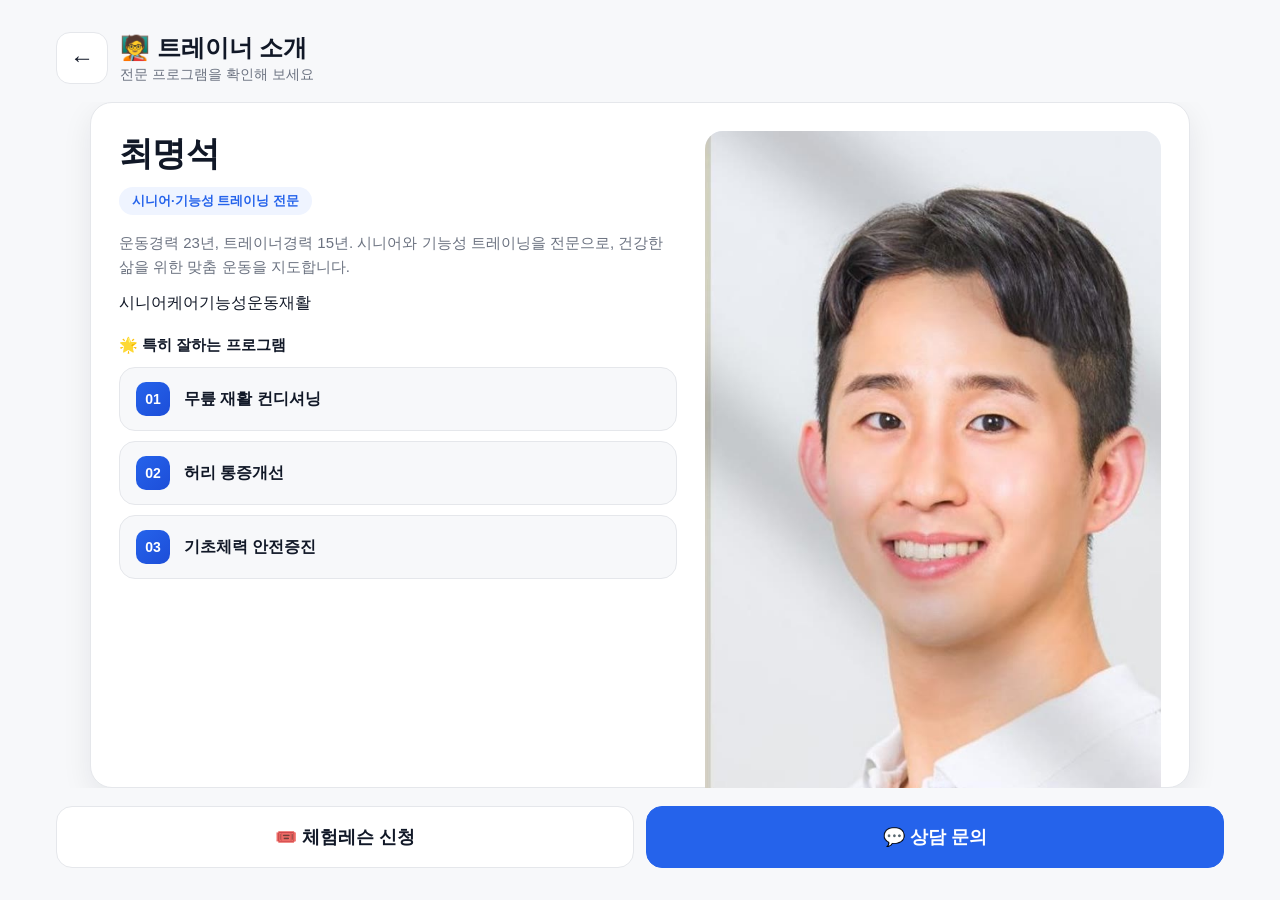
==== coach_detail.html @ 7537de77 "feat(coaches): 최명석 트레이너(사진) 추가 + 카드 클릭 시 상세 페이지 - 최명석을 맨 앞에 추가, 얼굴 크롭을 원형 썸네일로 사용 - 트레이너 정보를 js/coac" ====
<!DOCTYPE html>
<html lang="ko">
<head>
  <meta charset="UTF-8" />
  <meta name="viewport" content="width=device-width, initial-scale=1.0, maximum-scale=1.0, user-scalable=no, viewport-fit=cover" />
  <meta name="apple-mobile-web-app-capable" content="yes" />
  <meta name="theme-color" content="#2563EB" />
  <link rel="manifest" href="manifest.json" />
  <title>트레이너 소개 · 헬피짐</title>
  <link rel="stylesheet" href="css/style.css?v=13" />
</head>
<body>
  <main class="shell shell--coach-detail">
    <div class="page-head">
      <a class="back-btn" href="coaches.html">←</a>
      <div>
        <h2>🧑‍🏫 트레이너 소개</h2>
        <p>전문 프로그램을 확인해 보세요</p>
      </div>
    </div>

    <!-- ▼ 좌: 프로그램 / 우: 사진 — js/coaches.js 가 ?id= 값으로 렌더링합니다. -->
    <div class="coach-detail" id="coachDetail"></div>

    <div class="tel-bar">
      <a href="trial_lesson.html">🎟️ 체험레슨 신청</a>
      <a class="primary" href="quick_inquiry.html">💬 상담 문의</a>
    </div>
  </main>

  <script src="js/config.js?v=13"></script>
  <script src="js/coaches-data.js?v=13"></script>
  <script src="js/coaches.js?v=13"></script>
  <script src="js/app.js?v=13"></script>
</body>
</html>
---- css/style.css ----
/* =========================================================
   HEALTHY GYM — 키오스크 랜딩 페이지 공통 스타일
   디자인: 클린 화이트 + 컬러 포인트
   브랜드 색을 바꾸려면 아래 --accent 한 줄만 수정하세요.
   ========================================================= */

:root {
  --accent: #2563EB;          /* 메인 포인트 컬러 */
  --accent-dark: #1D4ED8;     /* 눌렀을 때 */
  --accent-soft: #EFF4FF;     /* 옅은 배경 */
  --ink: #111827;             /* 기본 글자 */
  --ink-sub: #6B7280;         /* 보조 글자 */
  --line: #E5E7EB;            /* 테두리 */
  --bg: #FFFFFF;
  --bg-soft: #F7F8FA;
  --ok: #16A34A;
  --radius: 22px;
  --shadow: 0 10px 30px rgba(17, 24, 39, 0.08);
  --shadow-lg: 0 18px 50px rgba(17, 24, 39, 0.12);
}

* { box-sizing: border-box; -webkit-tap-highlight-color: transparent; }

html, body {
  margin: 0;
  padding: 0;
  height: 100%;
}

body {
  font-family: -apple-system, BlinkMacSystemFont, "Apple SD Gothic Neo",
               "Pretendard", "Noto Sans KR", "Malgun Gothic", sans-serif;
  color: var(--ink);
  background: var(--bg-soft);
  /* 키오스크: 글자 길게 눌러 선택/복사 방지 */
  -webkit-user-select: none;
  user-select: none;
  -webkit-touch-callout: none;
  overscroll-behavior: none;
}

/* 입력 요소는 선택 허용 */
input, textarea { -webkit-user-select: text; user-select: text; }

/* 세로 A4 태블릿 기준 중앙 정렬 컨테이너 */
.shell {
  max-width: 760px;
  min-height: 100%;
  margin: 0 auto;
  padding: 28px 24px 40px;
  display: flex;
  flex-direction: column;
}

/* ---------- 헤더 ---------- */
.brand {
  text-align: center;
  margin-bottom: 22px;
}
.brand .logo {
  height: 92px;
  display: inline-flex;
  align-items: center;
  justify-content: center;
  margin-bottom: 12px;
}
.brand .logo img { height: 100%; width: auto; display: block; }
.brand h1 {
  font-size: 30px;
  margin: 0;
  letter-spacing: -0.5px;
}
.brand p {
  margin: 6px 0 0;
  color: var(--ink-sub);
  font-size: 16px;
}

/* ---------- 메인: 4개 기능 버튼 ---------- */
.menu-grid {
  display: grid;
  grid-template-columns: 1fr 1fr;
  gap: 16px;
  flex: 1;
  align-content: center;
}
.menu-card {
  background: var(--bg);
  border: 1px solid var(--line);
  border-radius: var(--radius);
  padding: 28px 20px;
  text-decoration: none;
  color: var(--ink);
  display: flex;
  flex-direction: column;
  align-items: center;
  justify-content: center;
  gap: 14px;
  min-height: 200px;
  box-shadow: var(--shadow);
  transition: transform .12s ease, box-shadow .12s ease;
}
.menu-card:active {
  transform: scale(0.97);
  box-shadow: var(--shadow-lg);
}
.menu-card .ico {
  width: 84px;
  height: 84px;
  border-radius: 24px;
  background: var(--accent-soft);
  display: flex;
  align-items: center;
  justify-content: center;
  font-size: 42px;
}
.menu-card .label {
  font-size: 22px;
  font-weight: 700;
}
.menu-card .desc {
  font-size: 14px;
  color: var(--ink-sub);
  text-align: center;
  line-height: 1.4;
}

/* ---------- 하단 전화 버튼 ---------- */
.tel-bar {
  margin-top: 22px;
  display: flex;
  gap: 12px;
}
.tel-bar a {
  flex: 1;
  text-align: center;
  padding: 18px;
  border-radius: 16px;
  text-decoration: none;
  font-size: 18px;
  font-weight: 700;
  border: 1px solid var(--line);
  background: #fff;
  color: var(--ink);
}
.tel-bar a.primary {
  background: var(--accent);
  color: #fff;
  border-color: var(--accent);
}

/* ---------- 서브 페이지 공통 ---------- */
.page-head {
  display: flex;
  align-items: center;
  gap: 12px;
  margin-bottom: 20px;
}
.back-btn {
  width: 52px;
  height: 52px;
  flex: 0 0 52px;
  border-radius: 14px;
  border: 1px solid var(--line);
  background: #fff;
  display: inline-flex;
  align-items: center;
  justify-content: center;
  font-size: 24px;
  text-decoration: none;
  color: var(--ink);
}
.page-head h2 {
  font-size: 24px;
  margin: 0;
}
.page-head p { margin: 2px 0 0; color: var(--ink-sub); font-size: 14px; }

.card {
  background: #fff;
  border: 1px solid var(--line);
  border-radius: var(--radius);
  padding: 24px;
  box-shadow: var(--shadow);
}

/* ---------- 폼 ---------- */
.field { margin-bottom: 22px; }
.field > label {
  display: block;
  font-size: 17px;
  font-weight: 700;
  margin-bottom: 10px;
}
.field .hint { font-size: 13px; color: var(--ink-sub); font-weight: 400; margin-left: 6px; }

input[type="text"],
input[type="tel"],
input[type="date"],
input[type="time"],
textarea {
  width: 100%;
  font-size: 18px;
  padding: 16px;
  border: 1px solid var(--line);
  border-radius: 14px;
  background: #fff;
  color: var(--ink);
  font-family: inherit;
}
input:focus, textarea:focus {
  outline: none;
  border-color: var(--accent);
  box-shadow: 0 0 0 3px var(--accent-soft);
}
textarea { min-height: 120px; resize: none; }

/* 칩(다중 선택) */
.chips { display: flex; flex-wrap: wrap; gap: 10px; }
.chip {
  padding: 12px 18px;
  border-radius: 999px;
  border: 1px solid var(--line);
  background: #fff;
  font-size: 16px;
  cursor: pointer;
  user-select: none;
}
.chip.on {
  background: var(--accent);
  color: #fff;
  border-color: var(--accent);
}

.submit-btn {
  width: 100%;
  padding: 20px;
  font-size: 20px;
  font-weight: 800;
  color: #fff;
  background: var(--accent);
  border: none;
  border-radius: 16px;
  cursor: pointer;
}
.submit-btn:active { background: var(--accent-dark); }
.submit-btn:disabled { opacity: .55; }

/* 폼 하단 안내 문구 */
.form-note {
  margin: 2px 0 10px;
  font-size: 13px;
  line-height: 1.5;
  color: var(--ink-sub);
  text-align: center;
}
.form-note b { color: var(--ink); font-weight: 700; }

/* ---------- 강사 프로필 (세로형 카드 그리드) ---------- */
.coach-list {
  display: grid;
  grid-template-columns: repeat(auto-fill, minmax(220px, 1fr));
  gap: 16px;
}
.coach {
  display: flex;
  flex-direction: column;
  align-items: center;
  text-align: center;
  background: #fff;
  border: 1px solid var(--line);
  border-radius: var(--radius);
  padding: 24px 18px 20px;
  box-shadow: var(--shadow);
  transition: transform .18s ease, box-shadow .18s ease;
  /* 카드 전체가 상세로 가는 링크 */
  text-decoration: none;
  color: inherit;
  cursor: pointer;
  position: relative;
}
.coach::after {
  content: "자세히 보기 →";
  margin-top: 14px;
  font-size: 12px;
  font-weight: 700;
  color: var(--accent);
  opacity: .75;
}
.coach:hover { transform: translateY(-3px); box-shadow: var(--shadow-lg); }
.coach:active { transform: translateY(0); }

/* 이니셜 아바타: 카드마다 --c1/--c2 두 색으로 그라데이션 */
.coach__avatar {
  width: 92px;
  height: 92px;
  border-radius: 50%;
  display: flex;
  align-items: center;
  justify-content: center;
  font-size: 38px;
  font-weight: 800;
  color: #fff;
  background: linear-gradient(135deg, var(--c1, #60A5FA), var(--c2, #2563EB));
  box-shadow: 0 8px 20px color-mix(in srgb, var(--c2, #2563EB) 35%, transparent);
  margin-bottom: 14px;
  user-select: none;
}
/* 실제 사진을 쓸 때 아바타 자리에 넣는 이미지 */
.coach__photo {
  width: 92px;
  height: 92px;
  border-radius: 50%;
  object-fit: cover;
  background: var(--accent-soft);
  margin-bottom: 14px;
}

/* 이름을 가장 크고 또렷하게 */
.coach__name {
  margin: 0 0 8px;
  font-size: 22px;
  font-weight: 800;
  letter-spacing: -0.02em;
  color: var(--ink);
}
.coach .role {
  color: var(--accent);
  font-weight: 700;
  font-size: 13px;
  padding: 4px 12px;
  border-radius: 999px;
  background: var(--accent-soft);
}
.coach p {
  margin: 12px 0 0;
  color: var(--ink-sub);
  font-size: 13.5px;
  line-height: 1.55;
}
.coach .tags {
  margin-top: 12px;
  display: flex;
  flex-wrap: wrap;
  gap: 6px;
  justify-content: center;
}
.coach .tags span {
  font-size: 12px;
  padding: 4px 10px;
  border-radius: 999px;
  background: var(--bg-soft);
  color: var(--ink-sub);
}

/* ---------- 강사 상세 (좌: 프로그램 / 우: 사진) ---------- */
.coach-detail { display: flex; }
.cd-card {
  flex: 1;
  display: grid;
  grid-template-columns: 1.1fr 0.9fr;
  gap: 28px;
  background: #fff;
  border: 1px solid var(--line);
  border-radius: var(--radius);
  box-shadow: var(--shadow);
  padding: 28px;
  align-items: stretch;
}
.cd-info { display: flex; flex-direction: column; min-width: 0; }
.cd-name {
  margin: 0 0 10px;
  font-size: 30px;
  font-weight: 800;
  letter-spacing: -0.02em;
}
.cd-info .role {
  align-self: flex-start;
  color: var(--accent);
  font-weight: 700;
  font-size: 13px;
  padding: 5px 13px;
  border-radius: 999px;
  background: var(--accent-soft);
}
.cd-intro {
  margin: 16px 0 0;
  color: var(--ink-sub);
  font-size: 15px;
  line-height: 1.6;
}
.cd-tags { margin-top: 14px; justify-content: flex-start; }

.cd-programs { margin-top: 22px; }
.cd-programs__label {
  font-size: 15px;
  font-weight: 800;
  color: var(--ink);
  margin-bottom: 12px;
}
.cd-prog-list {
  list-style: none;
  margin: 0;
  padding: 0;
  display: flex;
  flex-direction: column;
  gap: 10px;
}
.cd-prog {
  display: flex;
  align-items: center;
  gap: 14px;
  background: var(--bg-soft);
  border: 1px solid var(--line);
  border-radius: 16px;
  padding: 14px 16px;
}
.cd-prog__num {
  flex: 0 0 auto;
  width: 34px;
  height: 34px;
  display: flex;
  align-items: center;
  justify-content: center;
  border-radius: 10px;
  background: linear-gradient(135deg, var(--accent), var(--accent-dark));
  color: #fff;
  font-size: 14px;
  font-weight: 800;
}
.cd-prog__txt { font-size: 16px; font-weight: 700; color: var(--ink); }

.cd-photo { display: flex; }
.cd-photo img {
  width: 100%;
  height: 100%;
  min-height: 260px;
  object-fit: cover;
  object-position: top center;
  border-radius: 18px;
  background: var(--accent-soft);
}
.cd-photo .coach__avatar--xl {
  width: 100%;
  height: 100%;
  min-height: 260px;
  border-radius: 18px;
  font-size: 96px;
  margin: 0;
}

/* 좁은 화면: 위(사진) → 아래(정보)로 세로 배치 */
@media (max-width: 640px) {
  .cd-card { grid-template-columns: 1fr; gap: 20px; padding: 20px; }
  .cd-photo { order: -1; }
  .cd-photo img, .cd-photo .coach__avatar--xl {
    height: auto;
    max-height: 340px;
    aspect-ratio: 4 / 3;
  }
}

/* ---------- 전송 완료 ---------- */
.done {
  flex: 1;
  display: flex;
  flex-direction: column;
  align-items: center;
  justify-content: center;
  text-align: center;
  gap: 18px;
}
.done .check {
  width: 110px;
  height: 110px;
  border-radius: 50%;
  background: var(--ok);
  color: #fff;
  display: flex;
  align-items: center;
  justify-content: center;
  font-size: 60px;
}
.done h2 { font-size: 28px; margin: 0; }
.done p { color: var(--ink-sub); font-size: 17px; margin: 0; }
.done .countdown { font-size: 14px; color: var(--ink-sub); }
.done a {
  margin-top: 8px;
  padding: 16px 34px;
  background: var(--accent);
  color: #fff;
  border-radius: 14px;
  text-decoration: none;
  font-weight: 700;
  font-size: 18px;
}

/* 토스트 */
.toast {
  position: fixed;
  left: 50%;
  bottom: 36px;
  transform: translateX(-50%);
  background: var(--ink);
  color: #fff;
  padding: 14px 22px;
  border-radius: 12px;
  font-size: 15px;
  opacity: 0;
  pointer-events: none;
  transition: opacity .2s;
  z-index: 50;
}
.toast.show { opacity: 1; }

/* 가로가 넓은 데스크톱에서 미리보기 시 */
@media (min-width: 900px) {
  .shell { padding-top: 48px; }
}

/* =========================================================
   시설 건의(음성) 다단계 플로우
   ========================================================= */

/* 단계 컨테이너: 세로 흐름 채우기 */
.fac-step {
  flex: 1;
  display: flex;
  flex-direction: column;
}

/* 안내 문구 블록 */
.fac-lead { text-align: center; margin: 8px 0 26px; }
.fac-lead h3 {
  font-size: 28px;
  line-height: 1.3;
  margin: 0 0 8px;
  letter-spacing: -0.5px;
}
.fac-lead p { margin: 0; color: var(--ink-sub); font-size: 17px; }
.fac-lead--big { margin: 24px 0 34px; }
.fac-lead--big h3 { font-size: 34px; }

/* 선택 존 배지 */
.zone-badge {
  align-self: center;
  padding: 8px 18px;
  border-radius: 999px;
  background: var(--accent-soft);
  color: var(--accent-dark);
  font-size: 15px;
  font-weight: 700;
  margin-bottom: 20px;
}
.zone-badge b { font-weight: 800; }

/* ---------- STEP 1: 존 4개 가로 배치 ---------- */
.zone-grid {
  display: grid;
  grid-template-columns: repeat(4, 1fr);
  gap: 12px;
  flex: 1;
  align-content: center;
}
.zone-btn {
  appearance: none;
  border: 1px solid var(--line);
  background: #fff;
  border-radius: var(--radius);
  padding: 26px 8px;
  min-height: 200px;
  display: flex;
  flex-direction: column;
  align-items: center;
  justify-content: center;
  gap: 16px;
  cursor: pointer;
  box-shadow: var(--shadow);
  color: var(--ink);
  font-family: inherit;
  transition: transform .1s ease, box-shadow .1s ease, background .1s ease;
}
.zone-btn:active {
  transform: scale(0.94);
  background: var(--accent);
  border-color: var(--accent);
  color: #fff;
  box-shadow: var(--shadow-lg);
}
.zone-btn .zone-ico {
  width: 74px;
  height: 74px;
  border-radius: 22px;
  background: var(--accent-soft);
  display: flex;
  align-items: center;
  justify-content: center;
  font-size: 38px;
}
.zone-btn:active .zone-ico { background: rgba(255, 255, 255, 0.22); }
.zone-btn .zone-name { font-size: 22px; font-weight: 800; }

/* 좁은 화면: 가로 4개 유지하되 크기 축소 */
@media (max-width: 560px) {
  .zone-grid { gap: 8px; }
  .zone-btn { padding: 18px 4px; min-height: 150px; gap: 10px; }
  .zone-btn .zone-ico { width: 52px; height: 52px; border-radius: 16px; font-size: 26px; }
  .zone-btn .zone-name { font-size: 16px; }
}
@media (max-width: 380px) {
  .zone-btn .zone-name { font-size: 14px; }
}

/* ---------- STEP 2: 전화/녹음 큰 버튼 ---------- */
.fac-actions {
  display: grid;
  grid-template-columns: 1fr 1fr;
  gap: 16px;
  margin-top: auto;
}
.fac-actions--row { grid-template-columns: 1fr 1fr; margin-top: 24px; }
.fac-actions--single { grid-template-columns: 1fr; }
.big-btn {
  appearance: none;
  border: 1px solid var(--line);
  border-radius: var(--radius);
  background: #fff;
  color: var(--ink);
  text-decoration: none;
  padding: 34px 16px;
  min-height: 180px;
  display: flex;
  flex-direction: column;
  align-items: center;
  justify-content: center;
  gap: 14px;
  cursor: pointer;
  font-family: inherit;
  box-shadow: var(--shadow);
  transition: transform .1s ease, box-shadow .1s ease;
}
.big-btn:active { transform: scale(0.96); box-shadow: var(--shadow-lg); }
.big-btn .big-btn-ico { font-size: 52px; line-height: 1; }
.big-btn .big-btn-label { font-size: 24px; font-weight: 800; }
.big-btn--fill {
  background: var(--accent);
  border-color: var(--accent);
  color: #fff;
}
.big-btn--fill:active { background: var(--accent-dark); }

/* ---------- STEP 3: 녹음/음성인식 ---------- */
.rec-box {
  flex: 1;
  display: flex;
  flex-direction: column;
  align-items: center;
  justify-content: center;
  text-align: center;
  gap: 22px;
}
.rec-pulse {
  width: 130px;
  height: 130px;
  border-radius: 50%;
  background: var(--accent-soft);
  display: flex;
  align-items: center;
  justify-content: center;
  position: relative;
}
.rec-pulse span {
  width: 54px;
  height: 54px;
  border-radius: 50%;
  background: var(--accent);
  position: relative;
  z-index: 1;
}
.rec-pulse.on::before,
.rec-pulse.on::after {
  content: "";
  position: absolute;
  inset: 0;
  border-radius: 50%;
  background: var(--accent);
  opacity: .35;
  animation: recPulse 1.6s ease-out infinite;
}
.rec-pulse.on::after { animation-delay: .8s; }
@keyframes recPulse {
  0%   { transform: scale(0.55); opacity: .5; }
  100% { transform: scale(1.35); opacity: 0; }
}
.rec-guide { margin: 0; color: var(--ink-sub); font-size: 17px; }
.rec-guide b { color: var(--accent-dark); }
.rec-text {
  font-size: 24px;
  font-weight: 700;
  line-height: 1.45;
  color: var(--ink);
  min-height: 1.45em;
  padding: 0 6px;
  word-break: keep-all;
}

/* 폴백(직접 입력) */
.rec-fallback {
  flex: 1;
  display: flex;
  flex-direction: column;
  justify-content: center;
  gap: 14px;
}
.rec-fallback-msg { margin: 0; color: var(--ink-sub); font-size: 16px; text-align: center; }
.rec-fallback textarea { min-height: 160px; }

/* 보조(라인) 버튼 */
.btn-ghost {
  background: #fff;
  color: var(--ink);
  border: 1px solid var(--line);
}
.btn-ghost:active { background: var(--bg-soft); }

/* =========================================================
   가로(landscape) 키오스크 레이아웃
   ─ 가로형 터치모니터(핸드폰 공기계 연결) 기준.
   ─ 세로(모바일)에서는 위쪽 기본 스타일이 그대로 폴백으로 유지된다.
   ─ orientation:landscape(가로가 세로보다 넓을 때)에만 아래 규칙이 켜진다.
   ========================================================= */
@media (orientation: landscape) {
  /* 키오스크: 한 화면에 담고 페이지 전체 스크롤은 막는다(필요한 곳만 내부 스크롤) */
  body { overflow: hidden; }

  .shell {
    max-width: 1440px;
    height: 100vh;
    min-height: 0;
    padding: 32px 56px;
  }

  /* ---------- 홈: 좌(브랜드 히어로) / 우(메뉴 2×2) 분할 ---------- */
  .shell--home {
    display: grid;
    grid-template-columns: 0.76fr 1.24fr;
    grid-template-areas: "brand menu";
    column-gap: 56px;
    align-items: center;
  }
  .shell--home .brand {
    grid-area: brand;
    margin: 0;
    align-self: center;
    text-align: left;
    display: flex;
    flex-direction: column;
    align-items: flex-start;
  }
  .shell--home .brand .logo {
    height: 150px;
    margin-bottom: 18px;
  }
  .shell--home .brand h1 { font-size: 48px; }
  .shell--home .brand p { font-size: 21px; margin-top: 12px; }

  .shell--home .menu-grid {
    grid-area: menu;
    height: 100%;
    /* 행 높이에 상한을 둬 카드가 세로로 과하게 늘어나지 않게 하고, 세로 가운데 정렬 */
    grid-template-rows: repeat(2, minmax(0, 320px));
    align-content: center;
    gap: 28px;
  }
  .shell--home .menu-card { min-height: 0; padding: 24px; gap: 16px; }
  .shell--home .menu-card .ico { width: 92px; height: 92px; font-size: 46px; }
  .shell--home .menu-card .label { font-size: 26px; }
  .shell--home .menu-card .desc { font-size: 16px; }

  .shell--home .tel-bar { grid-area: tel; margin: 0; }

  /* ---------- 서브 페이지 공통: 헤더 고정 + 본문이 남은 높이 채우기 ---------- */
  .shell--form,
  .shell--coaches,
  .shell--coach-detail,
  .shell--facility {
    display: flex;
    flex-direction: column;
  }
  .shell--form .page-head,
  .shell--coaches .page-head,
  .shell--coach-detail .page-head,
  .shell--facility .page-head { margin-bottom: 18px; }

  /* ---------- 폼(문의/체험): 2열 배치, 카드 내부만 스크롤 ---------- */
  .shell--form .card {
    flex: 1;
    min-height: 0;
    overflow-y: auto;
    display: grid;
    grid-template-columns: 1fr 1fr;
    gap: 18px 36px;
    align-content: start;
  }
  .shell--form .field { margin-bottom: 0; }
  .shell--form .field--wide { grid-column: 1 / -1; }
  .shell--form .submit-btn { grid-column: 1 / -1; margin-top: 6px; }
  .shell--form textarea { min-height: 96px; }

  /* ---------- 강사 프로필: 화면 폭에 맞춰 여러 열(카드가 공평하게) ---------- */
  .shell--coaches .coach-list {
    grid-template-columns: repeat(auto-fill, minmax(210px, 1fr));
    align-content: start;
    gap: 20px;
    flex: 1;
    min-height: 0;
    overflow-y: auto;
    padding-right: 4px;
  }
  .shell--coaches .tel-bar { margin-top: 18px; }

  /* ---------- 강사 상세: 카드가 남은 높이를 채우고 내부만 스크롤 ---------- */
  .shell--coach-detail .coach-detail {
    flex: 1;
    min-height: 0;
    overflow-y: auto;
  }
  .shell--coach-detail .cd-card { max-width: 1100px; width: 100%; margin: 0 auto; }
  .shell--coach-detail .cd-name { font-size: 34px; }
  .shell--coach-detail .tel-bar { margin-top: 18px; }

  /* ---------- 시설 건의(음성): 넓은 화면에서 중앙 정렬 + 폭 제한 ---------- */
  .shell--facility .fac-lead--big h3 { font-size: 40px; }
  .shell--facility .zone-grid {
    max-width: 1120px; width: 100%;
    margin: 0 auto;
    align-self: center;
  }
  .shell--facility .fac-actions,
  .shell--facility .rec-box,
  .shell--facility .rec-fallback,
  .shell--facility .field,
  .shell--facility .done {
    max-width: 780px; width: 100%;
    margin-left: auto; margin-right: auto;
  }
}
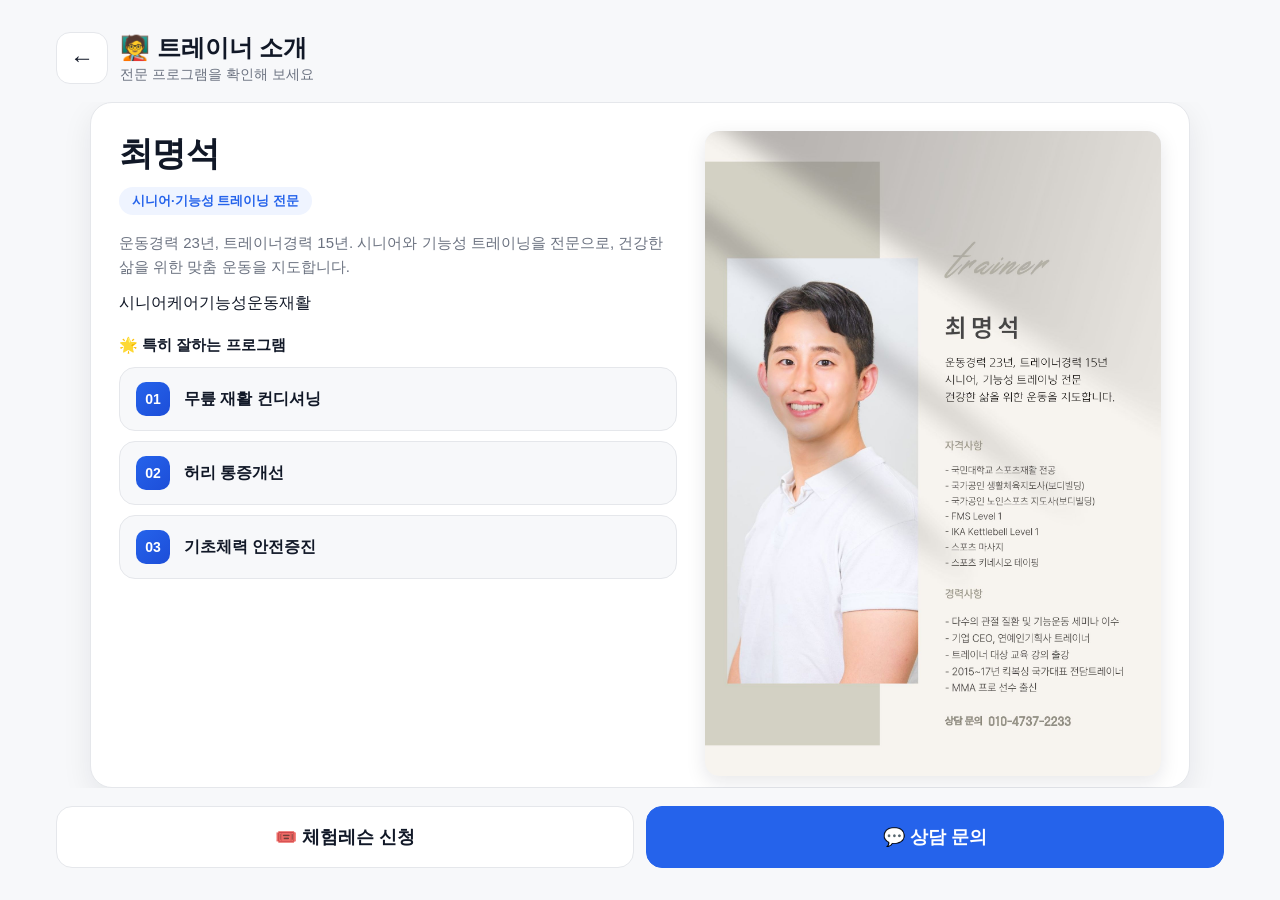
==== commit d874849d: "feat(coaches): 썸네일 얼굴 축소 재크롭 + 상세는 원본 포스터 그대로 표시 - 썸네일을 머리+상단까지 넓게 재크롭해 프레임 대비 얼굴 크기 축소 - 최명석 상세 사진을" ====
--- a/coach_detail.html
+++ b/coach_detail.html
@@ -7,7 +7,7 @@
   <meta name="theme-color" content="#2563EB" />
   <link rel="manifest" href="manifest.json" />
   <title>트레이너 소개 · 헬피짐</title>
-  <link rel="stylesheet" href="css/style.css?v=13" />
+  <link rel="stylesheet" href="css/style.css?v=14" />
 </head>
 <body>
   <main class="shell shell--coach-detail">
@@ -28,9 +28,9 @@
     </div>
   </main>
 
-  <script src="js/config.js?v=13"></script>
-  <script src="js/coaches-data.js?v=13"></script>
-  <script src="js/coaches.js?v=13"></script>
-  <script src="js/app.js?v=13"></script>
+  <script src="js/config.js?v=14"></script>
+  <script src="js/coaches-data.js?v=14"></script>
+  <script src="js/coaches.js?v=14"></script>
+  <script src="js/app.js?v=14"></script>
 </body>
 </html>
--- a/css/style.css
+++ b/css/style.css
@@ -449,6 +449,16 @@
   margin: 0;
 }
 
+/* 원본 이미지(포스터 등)를 잘림 없이 자연 비율 그대로 표시 */
+.cd-photo--contain { align-items: flex-start; justify-content: center; }
+.cd-photo--contain img {
+  height: auto;
+  min-height: 0;
+  object-fit: contain;
+  border-radius: 14px;
+  box-shadow: 0 6px 20px rgba(17, 24, 39, 0.10);
+}
+
 /* 좁은 화면: 위(사진) → 아래(정보)로 세로 배치 */
 @media (max-width: 640px) {
   .cd-card { grid-template-columns: 1fr; gap: 20px; padding: 20px; }
@@ -457,6 +467,12 @@
     height: auto;
     max-height: 340px;
     aspect-ratio: 4 / 3;
+  }
+  /* 원본 포스터는 자연 비율 유지(크롭/레터박스 없이 전체 보이게) */
+  .cd-photo--contain img {
+    aspect-ratio: auto;
+    max-height: 70vh;
+    width: 100%;
   }
 }
 
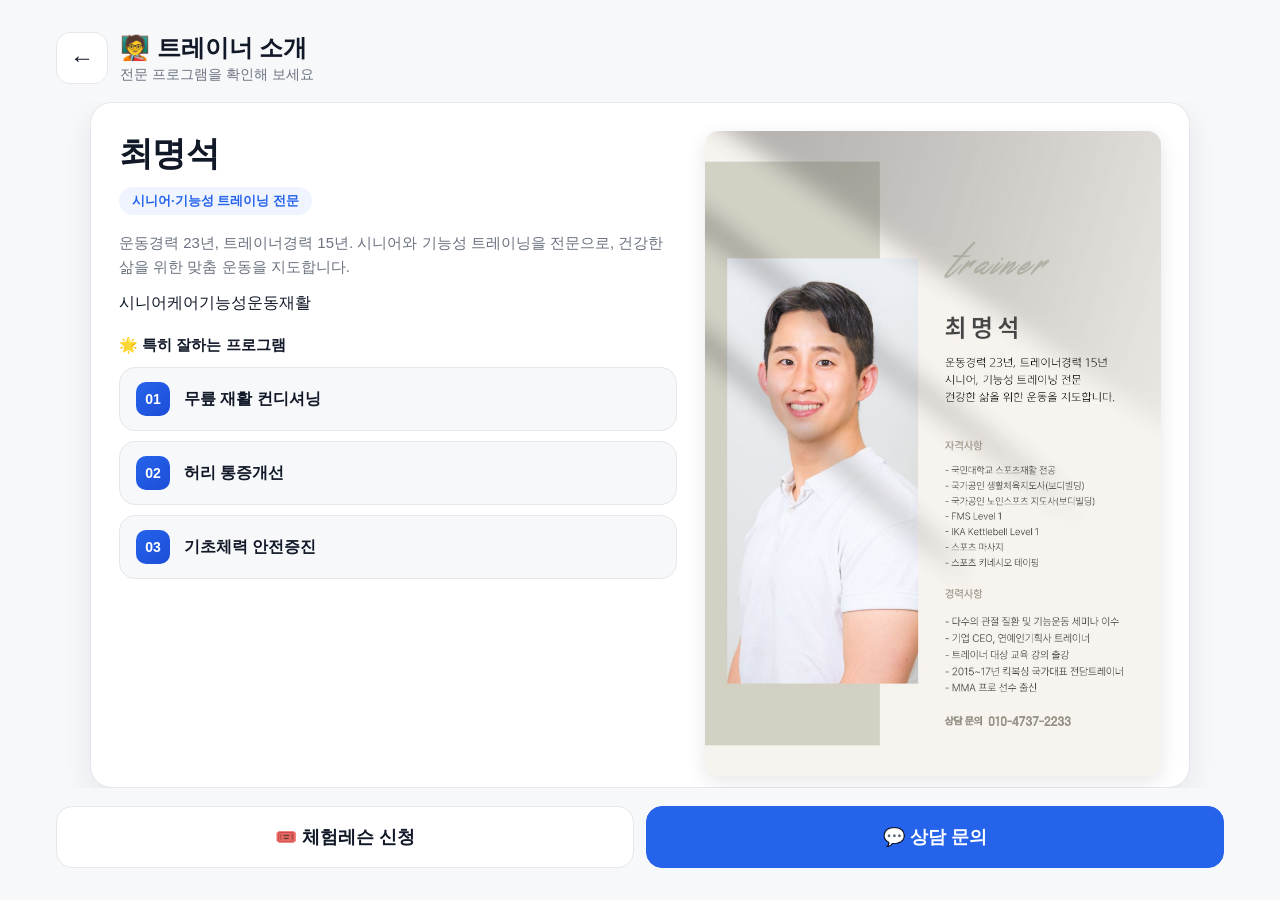
==== commit 7c4a7d24: "feat: 썸네일 머리+어깨 크롭으로 축소 + 체험레슨 관심 프로그램 항목 변경 - 최명석 썸네일을 머리+어깨가 보이도록 재크롭(얼굴 비율 추가 축소) - 좌우 배경을 edge s" ====
--- a/coach_detail.html
+++ b/coach_detail.html
@@ -7,7 +7,7 @@
   <meta name="theme-color" content="#2563EB" />
   <link rel="manifest" href="manifest.json" />
   <title>트레이너 소개 · 헬피짐</title>
-  <link rel="stylesheet" href="css/style.css?v=14" />
+  <link rel="stylesheet" href="css/style.css?v=15" />
 </head>
 <body>
   <main class="shell shell--coach-detail">
@@ -28,9 +28,9 @@
     </div>
   </main>
 
-  <script src="js/config.js?v=14"></script>
-  <script src="js/coaches-data.js?v=14"></script>
-  <script src="js/coaches.js?v=14"></script>
-  <script src="js/app.js?v=14"></script>
+  <script src="js/config.js?v=15"></script>
+  <script src="js/coaches-data.js?v=15"></script>
+  <script src="js/coaches.js?v=15"></script>
+  <script src="js/app.js?v=15"></script>
 </body>
 </html>
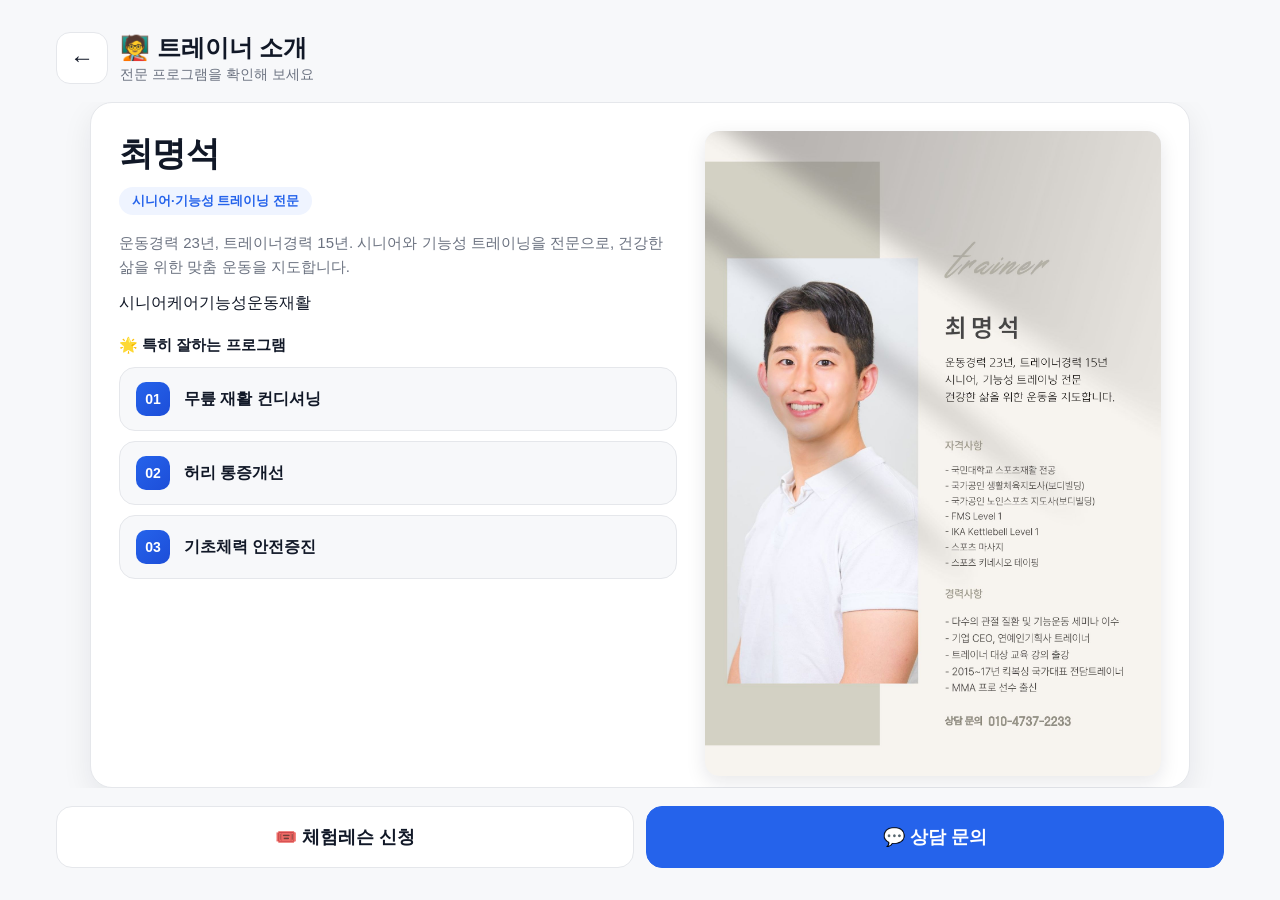
==== commit 53ae7a7d: "feat(coaches): 안승은 프로필 사진(얼굴 썸네일+상세 포스터) 추가 - 안승은 포스터에서 얼굴 썸네일 크롭(최명석과 동일 방식) - 상세는 원본 포스터를 detailFi" ====
--- a/coach_detail.html
+++ b/coach_detail.html
@@ -7,7 +7,7 @@
   <meta name="theme-color" content="#2563EB" />
   <link rel="manifest" href="manifest.json" />
   <title>트레이너 소개 · 헬피짐</title>
-  <link rel="stylesheet" href="css/style.css?v=15" />
+  <link rel="stylesheet" href="css/style.css?v=16" />
 </head>
 <body>
   <main class="shell shell--coach-detail">
@@ -28,9 +28,9 @@
     </div>
   </main>
 
-  <script src="js/config.js?v=15"></script>
-  <script src="js/coaches-data.js?v=15"></script>
-  <script src="js/coaches.js?v=15"></script>
-  <script src="js/app.js?v=15"></script>
+  <script src="js/config.js?v=16"></script>
+  <script src="js/coaches-data.js?v=16"></script>
+  <script src="js/coaches.js?v=16"></script>
+  <script src="js/app.js?v=16"></script>
 </body>
 </html>
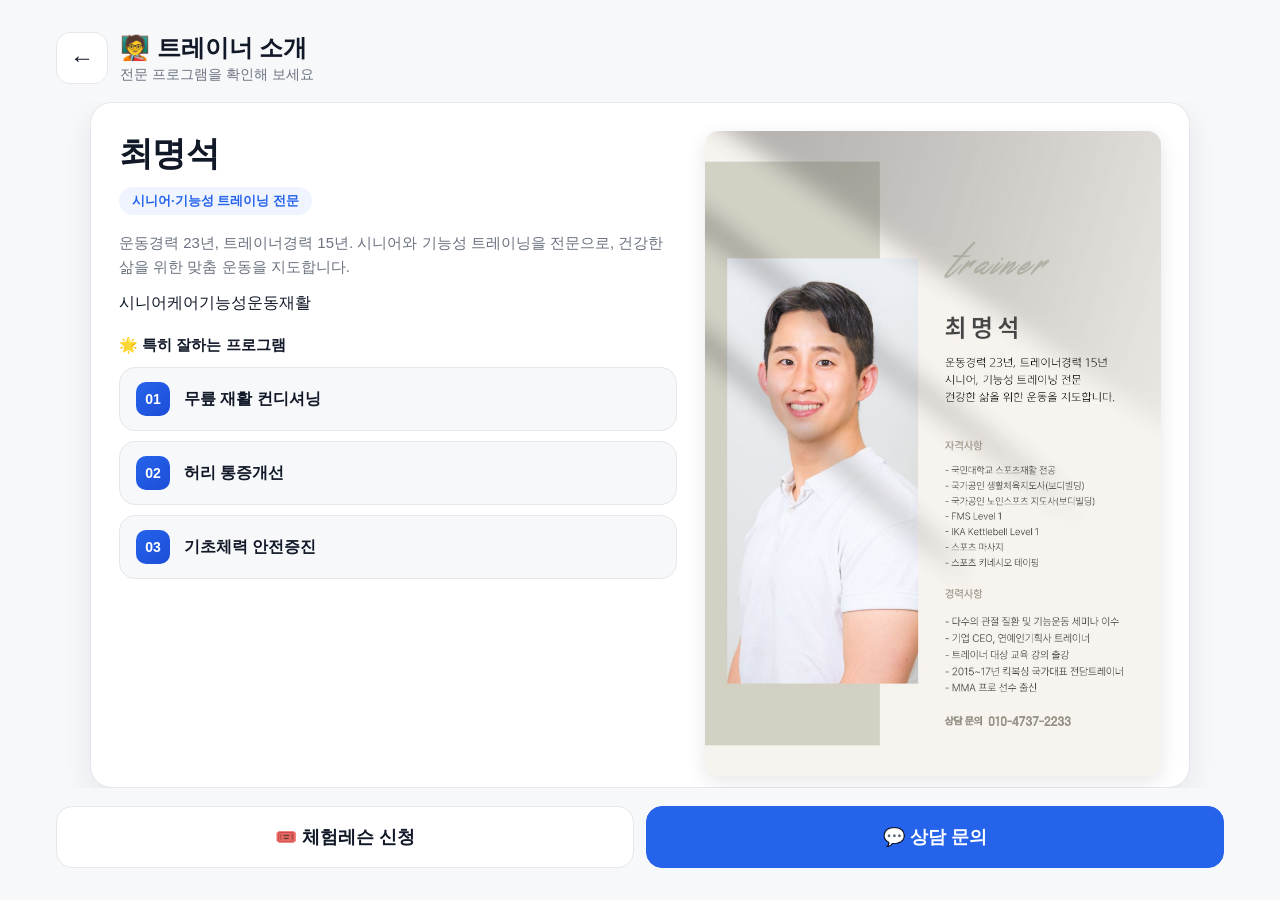
==== commit 9e6351fd: "style(coaches): 안승은 썸네일을 단독 정면 헤드샷으로 교체 Co-Authored-By: Claude Opus 4.8 (1M context) <noreply@anthro" ====
--- a/coach_detail.html
+++ b/coach_detail.html
@@ -7,7 +7,7 @@
   <meta name="theme-color" content="#2563EB" />
   <link rel="manifest" href="manifest.json" />
   <title>트레이너 소개 · 헬피짐</title>
-  <link rel="stylesheet" href="css/style.css?v=16" />
+  <link rel="stylesheet" href="css/style.css?v=17" />
 </head>
 <body>
   <main class="shell shell--coach-detail">
@@ -28,9 +28,9 @@
     </div>
   </main>
 
-  <script src="js/config.js?v=16"></script>
-  <script src="js/coaches-data.js?v=16"></script>
-  <script src="js/coaches.js?v=16"></script>
-  <script src="js/app.js?v=16"></script>
+  <script src="js/config.js?v=17"></script>
+  <script src="js/coaches-data.js?v=17"></script>
+  <script src="js/coaches.js?v=17"></script>
+  <script src="js/app.js?v=17"></script>
 </body>
 </html>
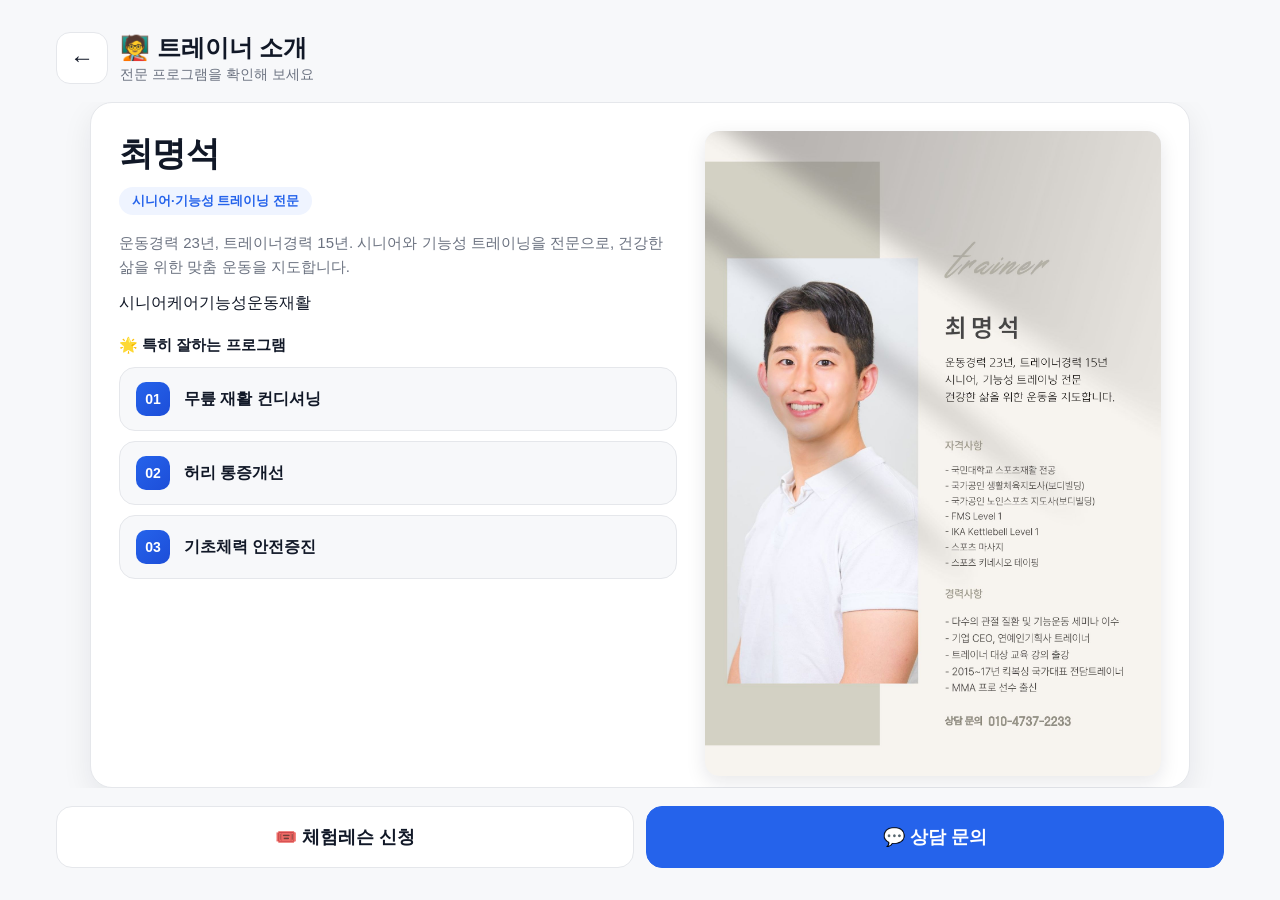
==== commit 41155244: "style(coaches): 최명석 썸네일 교체 Co-Authored-By: Claude Opus 4.8 (1M context) <noreply@anthropic.com> Clau" ====
--- a/coach_detail.html
+++ b/coach_detail.html
@@ -7,7 +7,7 @@
   <meta name="theme-color" content="#2563EB" />
   <link rel="manifest" href="manifest.json" />
   <title>트레이너 소개 · 헬피짐</title>
-  <link rel="stylesheet" href="css/style.css?v=17" />
+  <link rel="stylesheet" href="css/style.css?v=18" />
 </head>
 <body>
   <main class="shell shell--coach-detail">
@@ -28,9 +28,9 @@
     </div>
   </main>
 
-  <script src="js/config.js?v=17"></script>
-  <script src="js/coaches-data.js?v=17"></script>
-  <script src="js/coaches.js?v=17"></script>
-  <script src="js/app.js?v=17"></script>
+  <script src="js/config.js?v=18"></script>
+  <script src="js/coaches-data.js?v=18"></script>
+  <script src="js/coaches.js?v=18"></script>
+  <script src="js/app.js?v=18"></script>
 </body>
 </html>
